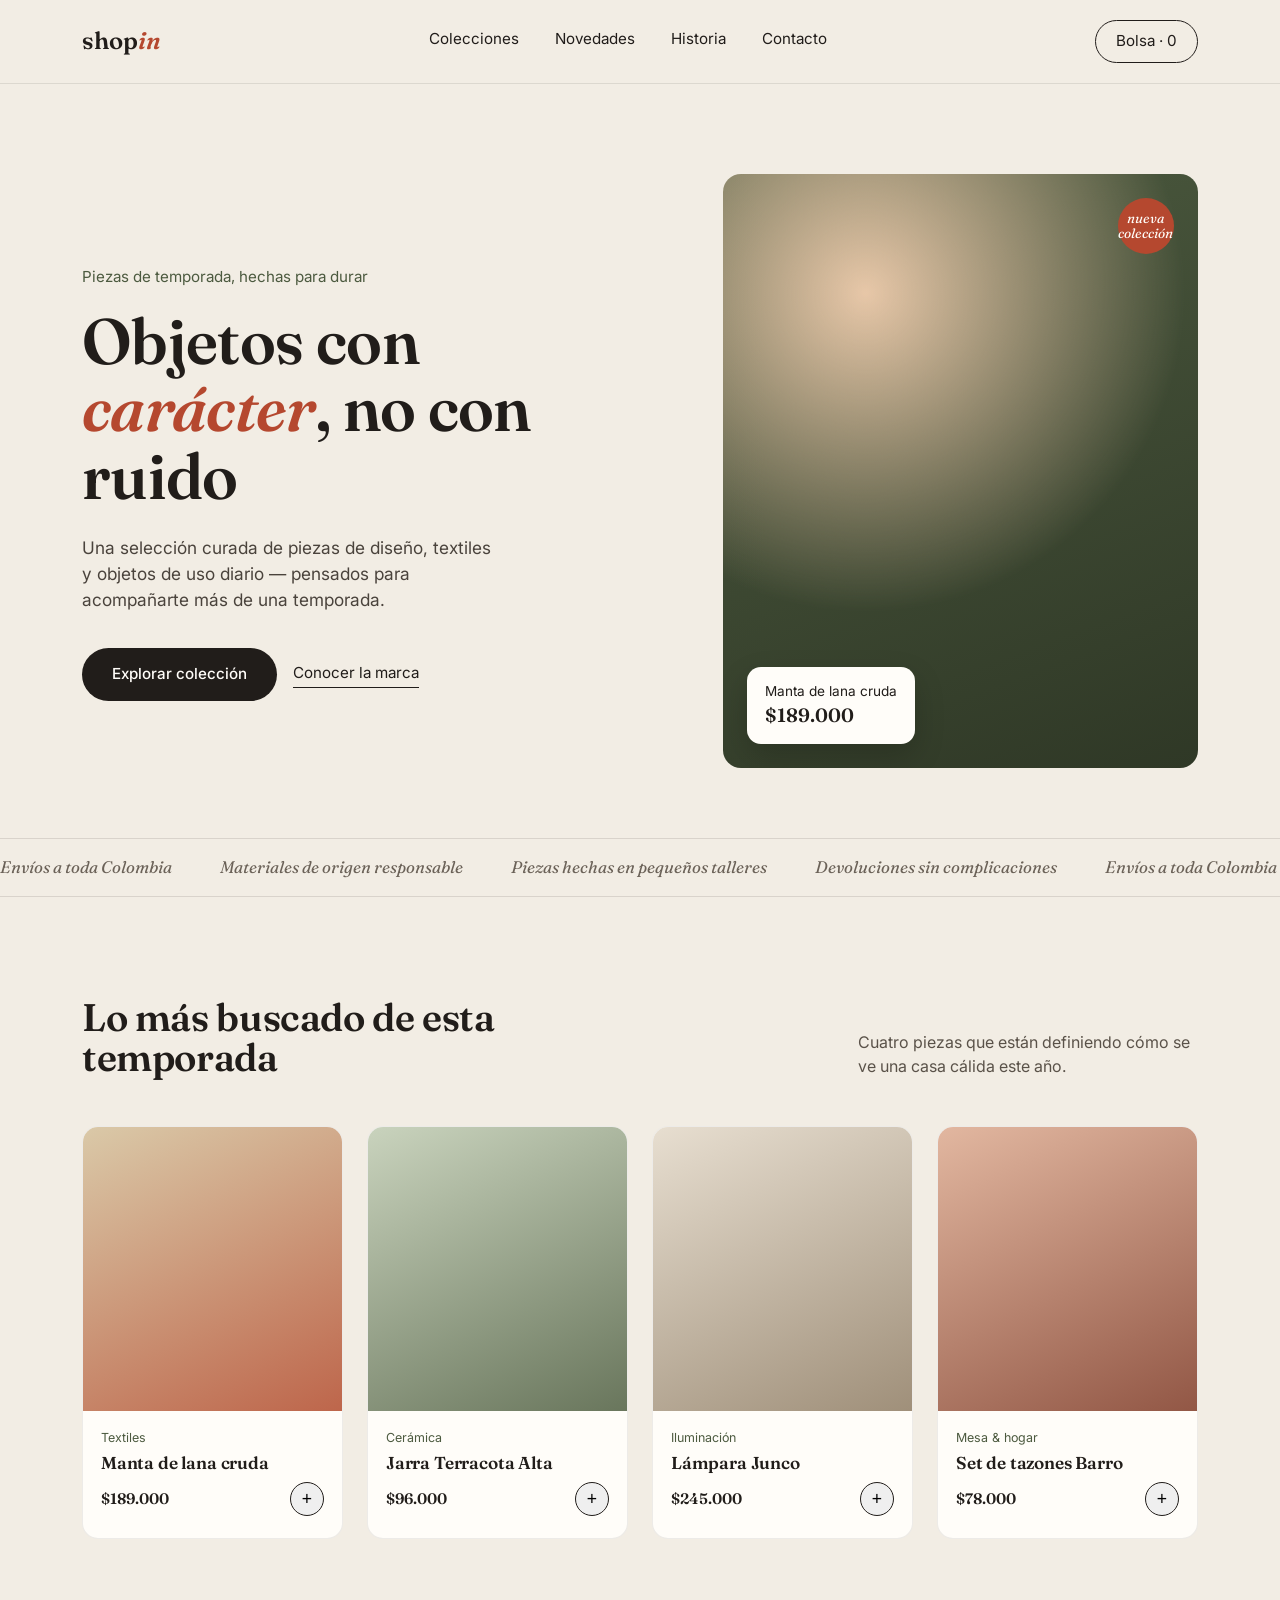
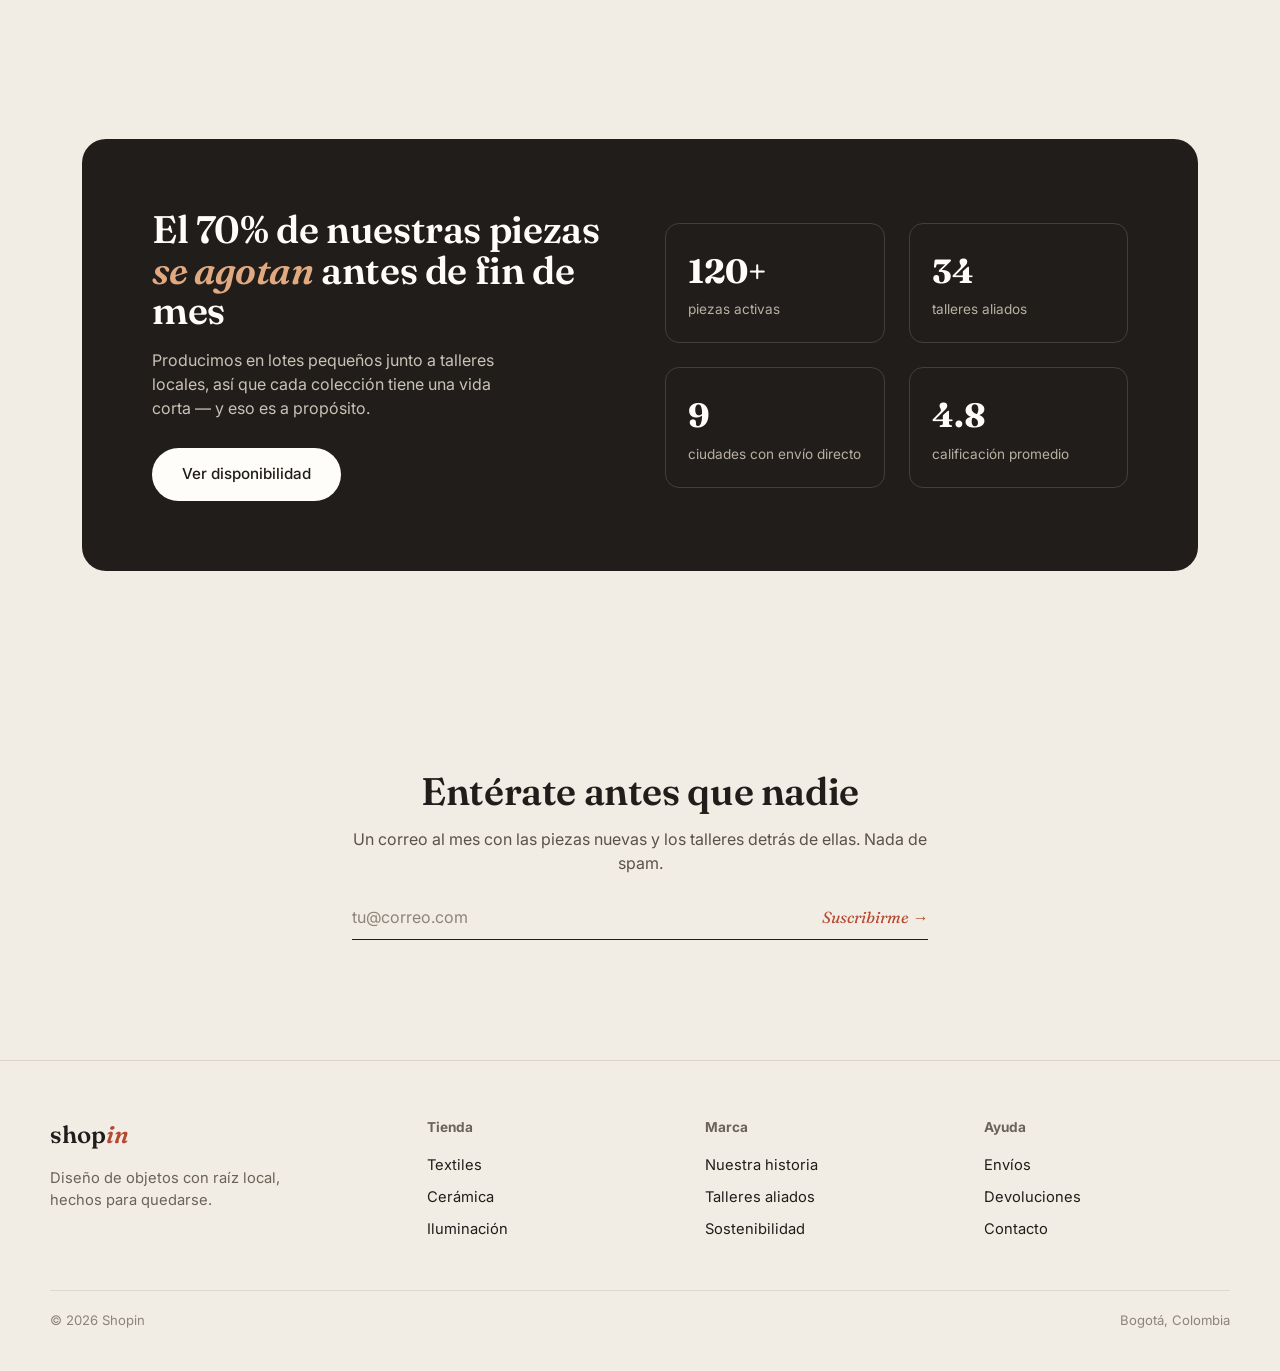
==== hola.html @ 5e983817 "Modificaciones" ====
<!DOCTYPE html>
<html lang="es">
<head>
<meta charset="UTF-8">
<meta name="viewport" content="width=device-width, initial-scale=1, viewport-fit=cover">
<title>Shopin — Objetos con carácter</title>
<link rel="preconnect" href="https://fonts.googleapis.com">
<link rel="preconnect" href="https://fonts.gstatic.com" crossorigin>
<link href="https://fonts.googleapis.com/css2?family=Fraunces:ital,opsz,wght@0,9..144,400;0,9..144,600;1,9..144,500&family=Inter:wght@400;500;600&display=swap" rel="stylesheet">

<style>
  :root{
    --ink:#211d1a;
    --paper:#f2ede4;
    --clay:#b5482f;
    --moss:#4c5a3f;
    --sand:#dcd0ba;
    --white:#fffdf9;
    box-sizing:border-box;
    padding-top: env(safe-area-inset-top, 0px);
    padding-bottom: env(safe-area-inset-bottom, 0px);
  }
  *{box-sizing:border-box; margin:0; padding:0;}
  html{scroll-behavior:smooth; scroll-padding-top: env(safe-area-inset-top,0px);}
  body{
    background:var(--paper);
    color:var(--ink);
    font-family:'Inter',sans-serif;
    line-height:1.5;
    -webkit-font-smoothing:antialiased;
  }
  img{max-width:100%; display:block;}
  a{color:inherit; text-decoration:none;}

  h1,h2,h3{
    font-family:'Fraunces',serif;
    font-weight:600;
    letter-spacing:-0.01em;
    line-height:1.05;
  }

  .wrap{
    max-width:1180px;
    margin:0 auto;
    padding:0 32px;
  }

  /* ---------- HEADER ---------- */
  header{
    position:sticky;
    top:0;
    top: env(safe-area-inset-top, 0px);
    z-index:50;
    background:rgba(242,237,228,0.92);
    backdrop-filter:blur(6px);
    border-bottom:1px solid rgba(33,29,26,0.1);
  }
  .nav{
    display:flex;
    align-items:center;
    justify-content:space-between;
    padding:20px 32px;
    max-width:1180px;
    margin:0 auto;
  }
  .logo{
    font-family:'Fraunces',serif;
    font-size:1.5rem;
    font-weight:600;
  }
  .logo span{color:var(--clay); font-style:italic;}
  .nav-links{
    display:flex;
    gap:36px;
    font-size:0.95rem;
  }
  .nav-links a{
    position:relative;
    padding-bottom:4px;
  }
  .nav-links a::after{
    content:"";
    position:absolute;
    left:0; bottom:0;
    width:0%;
    height:1px;
    background:var(--clay);
    transition:width .25s ease;
  }
  .nav-links a:hover::after{width:100%;}
  .nav-cta{
    display:flex;
    align-items:center;
    gap:20px;
    font-size:0.95rem;
  }
  .bag{
    border:1px solid var(--ink);
    border-radius:100px;
    padding:9px 20px;
    transition:background .2s ease, color .2s ease;
  }
  .bag:hover{background:var(--ink); color:var(--white);}
  .menu-toggle{display:none; background:none; border:none; font-size:1.6rem; cursor:pointer;}

  /* ---------- HERO ---------- */
  .hero{
    padding:90px 32px 70px;
    max-width:1180px;
    margin:0 auto;
    display:grid;
    grid-template-columns:1.1fr 0.9fr;
    gap:60px;
    align-items:center;
  }
  .hero-copy .eyebrow{
    font-size:0.95rem;
    color:var(--moss);
    margin-bottom:18px;
  }
  .hero-copy h1{
    font-size:clamp(2.6rem, 5vw, 4.1rem);
    max-width:11ch;
  }
  .hero-copy h1 em{
    font-style:italic;
    color:var(--clay);
  }
  .hero-copy p{
    margin-top:26px;
    max-width:38ch;
    font-size:1.08rem;
    color:#4a433c;
  }
  .hero-actions{
    margin-top:36px;
    display:flex;
    gap:16px;
    align-items:center;
    flex-wrap:wrap;
  }
  .btn-primary{
    background:var(--ink);
    color:var(--white);
    padding:15px 30px;
    border-radius:100px;
    font-size:0.95rem;
    font-weight:500;
    transition:transform .2s ease, background .2s ease;
    display:inline-block;
  }
  .btn-primary:hover{background:var(--clay); transform:translateY(-2px);}
  .btn-ghost{
    font-size:0.95rem;
    border-bottom:1px solid var(--ink);
    padding-bottom:2px;
  }

  .hero-visual{
    position:relative;
    aspect-ratio:4/5;
    border-radius:18px;
    overflow:hidden;
    background:
      radial-gradient(circle at 30% 20%, #e7c7a8 0%, transparent 55%),
      linear-gradient(160deg, var(--moss) 0%, #2f3826 100%);
  }
  .hero-visual .price-tag{
    position:absolute;
    bottom:24px;
    left:24px;
    background:var(--white);
    color:var(--ink);
    padding:14px 18px;
    border-radius:14px;
    font-size:0.85rem;
    box-shadow:0 12px 30px rgba(0,0,0,0.18);
  }
  .price-tag strong{
    display:block;
    font-family:'Fraunces',serif;
    font-size:1.2rem;
    font-weight:600;
  }
  .hero-visual .mark{
    position:absolute;
    top:24px;
    right:24px;
    width:56px; height:56px;
    border-radius:50%;
    background:var(--clay);
    color:var(--white);
    display:flex;
    align-items:center;
    justify-content:center;
    font-family:'Fraunces',serif;
    font-style:italic;
    font-size:0.85rem;
    text-align:center;
    line-height:1.1;
  }

  /* ---------- MARQUEE STRIP ---------- */
  .strip{
    border-top:1px solid rgba(33,29,26,0.12);
    border-bottom:1px solid rgba(33,29,26,0.12);
    overflow:hidden;
    padding:16px 0;
    white-space:nowrap;
  }
  .strip-track{
    display:inline-flex;
    gap:48px;
    animation:scroll 26s linear infinite;
    font-family:'Fraunces',serif;
    font-style:italic;
    font-size:1.05rem;
    color:#6b6258;
  }
  @keyframes scroll{
    from{transform:translateX(0);}
    to{transform:translateX(-50%);}
  }
  @media (prefers-reduced-motion: reduce){
    .strip-track{animation:none;}
  }

  /* ---------- COLLECTIONS ---------- */
  .section{
    padding:100px 32px;
    max-width:1180px;
    margin:0 auto;
  }
  .section-head{
    display:flex;
    justify-content:space-between;
    align-items:flex-end;
    gap:24px;
    margin-bottom:48px;
    flex-wrap:wrap;
  }
  .section-head h2{
    font-size:clamp(1.9rem, 3vw, 2.6rem);
    max-width:16ch;
  }
  .section-head p{
    max-width:34ch;
    color:#5a5249;
    font-size:1rem;
  }

  .grid-products{
    display:grid;
    grid-template-columns:repeat(4,1fr);
    gap:24px;
  }
  .card{
    background:var(--white);
    border-radius:16px;
    overflow:hidden;
    border:1px solid rgba(33,29,26,0.08);
    transition:transform .25s ease, box-shadow .25s ease;
  }
  .card:hover{
    transform:translateY(-4px);
    box-shadow:0 18px 34px rgba(33,29,26,0.12);
  }
  .card-img{
    aspect-ratio:1/1.1;
    background-size:cover;
    background-position:center;
  }
  .c1{background:linear-gradient(155deg,#dac9a8,#b5482f 130%);}
  .c2{background:linear-gradient(155deg,#c9d3bd,#4c5a3f 130%);}
  .c3{background:linear-gradient(155deg,#e7ded0,#8a7860 130%);}
  .c4{background:linear-gradient(155deg,#e2b7a0,#7a3a2a 130%);}

  .card-body{padding:18px 18px 22px;}
  .card-body .tag{font-size:0.78rem; color:var(--moss); margin-bottom:6px;}
  .card-body h3{font-size:1.08rem; font-weight:600; margin-bottom:6px;}
  .card-body .price{
    display:flex;
    justify-content:space-between;
    align-items:center;
    margin-top:10px;
    font-size:0.95rem;
  }
  .price .amount{font-family:'Fraunces',serif; font-weight:600;}
  .add-btn{
    width:34px; height:34px;
    border-radius:50%;
    border:1px solid var(--ink);
    display:flex;
    align-items:center;
    justify-content:center;
    font-size:1.1rem;
    transition:background .2s ease, color .2s ease;
  }
  .add-btn:hover{background:var(--ink); color:var(--white);}

  /* ---------- SPLIT PROMO ---------- */
  .promo{
    background:var(--ink);
    color:var(--paper);
    border-radius:24px;
    padding:70px;
    display:grid;
    grid-template-columns:1fr 1fr;
    gap:50px;
    align-items:center;
  }
  .promo h2{
    font-size:clamp(1.9rem,3vw,2.6rem);
    color:var(--white);
  }
  .promo h2 em{color:#e0a980; font-style:italic;}
  .promo p{margin-top:18px; color:#c9c2b6; max-width:38ch;}
  .promo .btn-primary{
    margin-top:28px;
    background:var(--white);
    color:var(--ink);
  }
  .promo .btn-primary:hover{background:var(--clay); color:var(--white);}
  .promo-stats{
    display:grid;
    grid-template-columns:1fr 1fr;
    gap:24px;
  }
  .stat{
    border:1px solid rgba(255,255,255,0.15);
    border-radius:14px;
    padding:22px;
  }
  .stat strong{
    font-family:'Fraunces',serif;
    font-size:2.1rem;
    display:block;
    color:var(--white);
  }
  .stat span{font-size:0.85rem; color:#b8b0a2;}

  /* ---------- NEWSLETTER ---------- */
  .newsletter{
    text-align:center;
    padding:100px 32px 120px;
    max-width:640px;
    margin:0 auto;
  }
  .newsletter h2{font-size:clamp(1.8rem,3vw,2.4rem);}
  .newsletter p{margin-top:16px; color:#5a5249;}
  .newsletter form{
    margin-top:32px;
    display:flex;
    border-bottom:1.5px solid var(--ink);
    padding-bottom:12px;
    gap:12px;
  }
  .newsletter input{
    flex:1;
    border:none;
    background:none;
    font-family:'Inter',sans-serif;
    font-size:1rem;
    color:var(--ink);
    outline:none;
  }
  .newsletter input::placeholder{color:#8c8478;}
  .newsletter button{
    background:none;
    border:none;
    font-family:'Fraunces',serif;
    font-style:italic;
    font-size:1rem;
    cursor:pointer;
    color:var(--clay);
  }

  /* ---------- FOOTER ---------- */
  footer{
    border-top:1px solid rgba(33,29,26,0.12);
    padding:56px 32px 40px;
  }
  .footer-grid{
    max-width:1180px;
    margin:0 auto;
    display:grid;
    grid-template-columns:1.4fr 1fr 1fr 1fr;
    gap:32px;
  }
  .footer-grid h4{
    font-size:0.85rem;
    margin-bottom:16px;
    color:#6b6258;
  }
  .footer-grid ul{list-style:none;}
  .footer-grid li{margin-bottom:10px; font-size:0.92rem;}
  .footer-grid li a:hover{color:var(--clay);}
  .footer-bottom{
    max-width:1180px;
    margin:40px auto 0;
    display:flex;
    justify-content:space-between;
    font-size:0.82rem;
    color:#8c8478;
    border-top:1px solid rgba(33,29,26,0.1);
    padding-top:20px;
    flex-wrap:wrap;
    gap:10px;
  }

  /* ---------- RESPONSIVE ---------- */
  @media (max-width:900px){
    .hero{grid-template-columns:1fr; padding-top:50px;}
    .grid-products{grid-template-columns:repeat(2,1fr);}
    .promo{grid-template-columns:1fr; padding:44px 28px;}
    .nav-links{display:none;}
    .menu-toggle{display:block;}
    .footer-grid{grid-template-columns:1fr 1fr;}
  }
  @media (max-width:520px){
    .grid-products{grid-template-columns:1fr 1fr; gap:14px;}
    .section{padding:64px 20px;}
    .hero{padding:40px 20px 50px;}
    .nav{padding:16px 20px;}
    .promo-stats{grid-template-columns:1fr;}
    .footer-grid{grid-template-columns:1fr;}
  }

  :focus-visible{
    outline:2px solid var(--clay);
    outline-offset:3px;
  }
</style>
</head>
<body>

<header>
  <nav class="nav">
    <div class="logo">shop<span>in</span></div>
    <div class="nav-links">
      <a href="#colecciones">Colecciones</a>
      <a href="#novedades">Novedades</a>
      <a href="#historia">Historia</a>
      <a href="#contacto">Contacto</a>
    </div>
    <div class="nav-cta">
      <a href="#" class="bag">Bolsa · 0</a>
    </div>
    <button class="menu-toggle" aria-label="Abrir menú">☰</button>
  </nav>
</header>

<section class="hero">
  <div class="hero-copy">
    <p class="eyebrow">Piezas de temporada, hechas para durar</p>
    <h1>Objetos con <em>carácter</em>, no con ruido</h1>
    <p>Una selección curada de piezas de diseño, textiles y objetos de uso diario — pensados para acompañarte más de una temporada.</p>
    <div class="hero-actions">
      <a href="#colecciones" class="btn-primary">Explorar colección</a>
      <a href="#historia" class="btn-ghost">Conocer la marca</a>
    </div>
  </div>
  <div class="hero-visual">
    <div class="mark">nueva<br>colección</div>
    <div class="price-tag">Manta de lana cruda<strong>$189.000</strong></div>
  </div>
</section>

<div class="strip">
  <div class="strip-track">
    <span>Envíos a toda Colombia</span>
    <span>Materiales de origen responsable</span>
    <span>Piezas hechas en pequeños talleres</span>
    <span>Devoluciones sin complicaciones</span>
    <span>Envíos a toda Colombia</span>
    <span>Materiales de origen responsable</span>
    <span>Piezas hechas en pequeños talleres</span>
    <span>Devoluciones sin complicaciones</span>
  </div>
</div>

<section class="section" id="colecciones">
  <div class="section-head">
    <h2>Lo más buscado de esta temporada</h2>
    <p>Cuatro piezas que están definiendo cómo se ve una casa cálida este año.</p>
  </div>
  <div class="grid-products">
    <article class="card">
      <div class="card-img c1"></div>
      <div class="card-body">
        <p class="tag">Textiles</p>
        <h3>Manta de lana cruda</h3>
        <div class="price">
          <span class="amount">$189.000</span>
          <button class="add-btn" aria-label="Agregar a la bolsa">+</button>
        </div>
      </div>
    </article>
    <article class="card">
      <div class="card-img c2"></div>
      <div class="card-body">
        <p class="tag">Cerámica</p>
        <h3>Jarra Terracota Alta</h3>
        <div class="price">
          <span class="amount">$96.000</span>
          <button class="add-btn" aria-label="Agregar a la bolsa">+</button>
        </div>
      </div>
    </article>
    <article class="card">
      <div class="card-img c3"></div>
      <div class="card-body">
        <p class="tag">Iluminación</p>
        <h3>Lámpara Junco</h3>
        <div class="price">
          <span class="amount">$245.000</span>
          <button class="add-btn" aria-label="Agregar a la bolsa">+</button>
        </div>
      </div>
    </article>
    <article class="card">
      <div class="card-img c4"></div>
      <div class="card-body">
        <p class="tag">Mesa &amp; hogar</p>
        <h3>Set de tazones Barro</h3>
        <div class="price">
          <span class="amount">$78.000</span>
          <button class="add-btn" aria-label="Agregar a la bolsa">+</button>
        </div>
      </div>
    </article>
  </div>
</section>

<section class="section" id="novedades">
  <div class="promo">
    <div>
      <h2>El 70% de nuestras piezas <em>se agotan</em> antes de fin de mes</h2>
      <p>Producimos en lotes pequeños junto a talleres locales, así que cada colección tiene una vida corta — y eso es a propósito.</p>
      <a href="#colecciones" class="btn-primary">Ver disponibilidad</a>
    </div>
    <div class="promo-stats">
      <div class="stat"><strong>120+</strong><span>piezas activas</span></div>
      <div class="stat"><strong>34</strong><span>talleres aliados</span></div>
      <div class="stat"><strong>9</strong><span>ciudades con envío directo</span></div>
      <div class="stat"><strong>4.8</strong><span>calificación promedio</span></div>
    </div>
  </div>
</section>

<section class="newsletter" id="historia">
  <h2>Entérate antes que nadie</h2>
  <p>Un correo al mes con las piezas nuevas y los talleres detrás de ellas. Nada de spam.</p>
  <form onsubmit="event.preventDefault(); this.querySelector('button').textContent='¡Listo!';">
    <input type="email" placeholder="tu@correo.com" required>
    <button type="submit">Suscribirme →</button>
  </form>
</section>

<footer id="contacto">
  <div class="footer-grid">
    <div>
      <div class="logo" style="margin-bottom:14px;">shop<span>in</span></div>
      <p style="color:#6b6258; font-size:0.92rem; max-width:28ch;">Diseño de objetos con raíz local, hechos para quedarse.</p>
    </div>
    <div>
      <h4>Tienda</h4>
      <ul>
        <li><a href="#">Textiles</a></li>
        <li><a href="#">Cerámica</a></li>
        <li><a href="#">Iluminación</a></li>
      </ul>
    </div>
    <div>
      <h4>Marca</h4>
      <ul>
        <li><a href="#">Nuestra historia</a></li>
        <li><a href="#">Talleres aliados</a></li>
        <li><a href="#">Sostenibilidad</a></li>
      </ul>
    </div>
    <div>
      <h4>Ayuda</h4>
      <ul>
        <li><a href="#">Envíos</a></li>
        <li><a href="#">Devoluciones</a></li>
        <li><a href="#">Contacto</a></li>
      </ul>
    </div>
  </div>
  <div class="footer-bottom">
    <span>© 2026 Shopin</span>
    <span>Bogotá, Colombia</span>
  </div>
</footer>

</body>
</html>
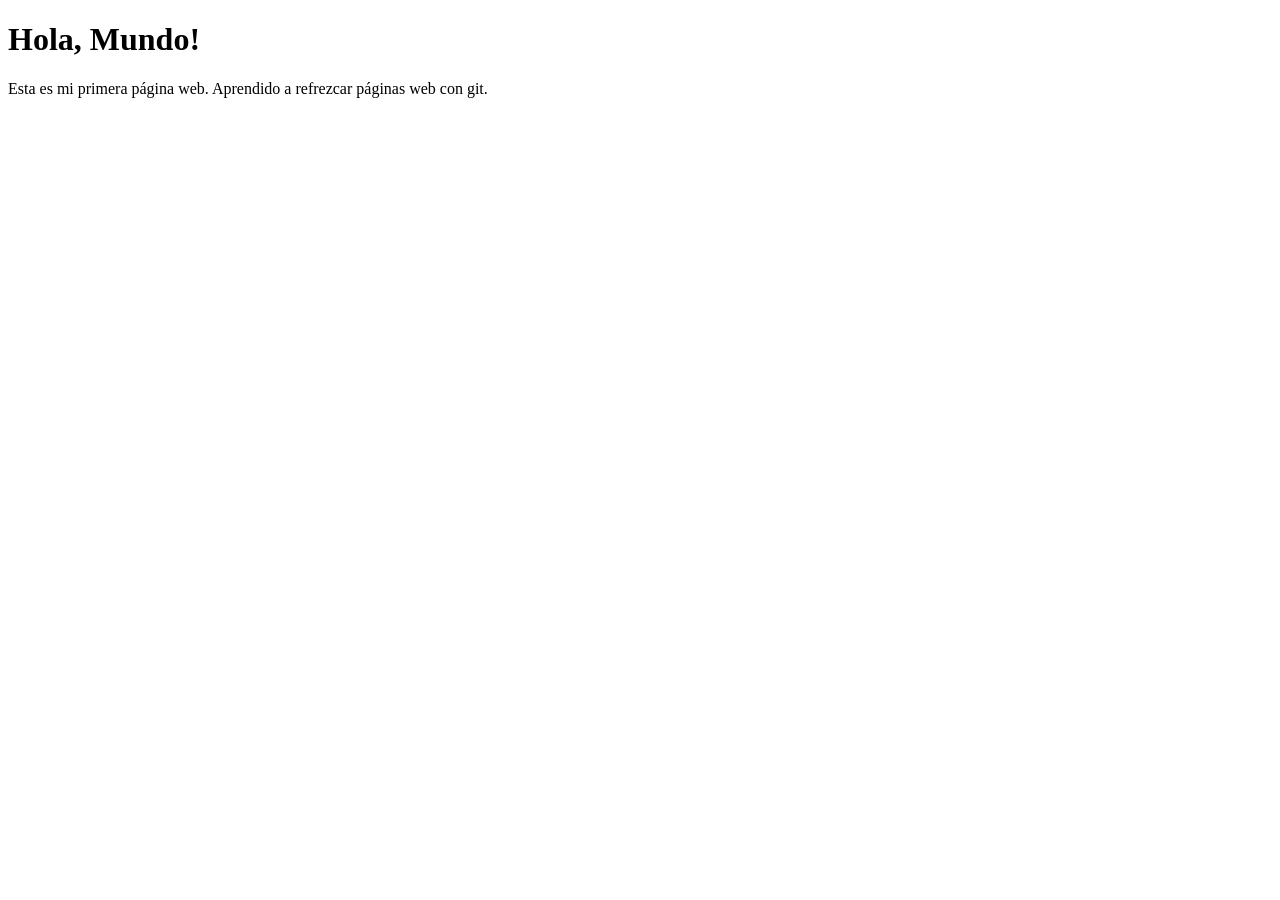
==== commit 38075361: "Aprendiendo" ====
--- a/hola.html
+++ b/hola.html
@@ -1,598 +1,12 @@
 <!DOCTYPE html>
-<html lang="es">
+<html lang="en">
 <head>
-<meta charset="UTF-8">
-<meta name="viewport" content="width=device-width, initial-scale=1, viewport-fit=cover">
-<title>Shopin — Objetos con carácter</title>
-<link rel="preconnect" href="https://fonts.googleapis.com">
-<link rel="preconnect" href="https://fonts.gstatic.com" crossorigin>
-<link href="https://fonts.googleapis.com/css2?family=Fraunces:ital,opsz,wght@0,9..144,400;0,9..144,600;1,9..144,500&family=Inter:wght@400;500;600&display=swap" rel="stylesheet">
-
-<style>
-  :root{
-    --ink:#211d1a;
-    --paper:#f2ede4;
-    --clay:#b5482f;
-    --moss:#4c5a3f;
-    --sand:#dcd0ba;
-    --white:#fffdf9;
-    box-sizing:border-box;
-    padding-top: env(safe-area-inset-top, 0px);
-    padding-bottom: env(safe-area-inset-bottom, 0px);
-  }
-  *{box-sizing:border-box; margin:0; padding:0;}
-  html{scroll-behavior:smooth; scroll-padding-top: env(safe-area-inset-top,0px);}
-  body{
-    background:var(--paper);
-    color:var(--ink);
-    font-family:'Inter',sans-serif;
-    line-height:1.5;
-    -webkit-font-smoothing:antialiased;
-  }
-  img{max-width:100%; display:block;}
-  a{color:inherit; text-decoration:none;}
-
-  h1,h2,h3{
-    font-family:'Fraunces',serif;
-    font-weight:600;
-    letter-spacing:-0.01em;
-    line-height:1.05;
-  }
-
-  .wrap{
-    max-width:1180px;
-    margin:0 auto;
-    padding:0 32px;
-  }
-
-  /* ---------- HEADER ---------- */
-  header{
-    position:sticky;
-    top:0;
-    top: env(safe-area-inset-top, 0px);
-    z-index:50;
-    background:rgba(242,237,228,0.92);
-    backdrop-filter:blur(6px);
-    border-bottom:1px solid rgba(33,29,26,0.1);
-  }
-  .nav{
-    display:flex;
-    align-items:center;
-    justify-content:space-between;
-    padding:20px 32px;
-    max-width:1180px;
-    margin:0 auto;
-  }
-  .logo{
-    font-family:'Fraunces',serif;
-    font-size:1.5rem;
-    font-weight:600;
-  }
-  .logo span{color:var(--clay); font-style:italic;}
-  .nav-links{
-    display:flex;
-    gap:36px;
-    font-size:0.95rem;
-  }
-  .nav-links a{
-    position:relative;
-    padding-bottom:4px;
-  }
-  .nav-links a::after{
-    content:"";
-    position:absolute;
-    left:0; bottom:0;
-    width:0%;
-    height:1px;
-    background:var(--clay);
-    transition:width .25s ease;
-  }
-  .nav-links a:hover::after{width:100%;}
-  .nav-cta{
-    display:flex;
-    align-items:center;
-    gap:20px;
-    font-size:0.95rem;
-  }
-  .bag{
-    border:1px solid var(--ink);
-    border-radius:100px;
-    padding:9px 20px;
-    transition:background .2s ease, color .2s ease;
-  }
-  .bag:hover{background:var(--ink); color:var(--white);}
-  .menu-toggle{display:none; background:none; border:none; font-size:1.6rem; cursor:pointer;}
-
-  /* ---------- HERO ---------- */
-  .hero{
-    padding:90px 32px 70px;
-    max-width:1180px;
-    margin:0 auto;
-    display:grid;
-    grid-template-columns:1.1fr 0.9fr;
-    gap:60px;
-    align-items:center;
-  }
-  .hero-copy .eyebrow{
-    font-size:0.95rem;
-    color:var(--moss);
-    margin-bottom:18px;
-  }
-  .hero-copy h1{
-    font-size:clamp(2.6rem, 5vw, 4.1rem);
-    max-width:11ch;
-  }
-  .hero-copy h1 em{
-    font-style:italic;
-    color:var(--clay);
-  }
-  .hero-copy p{
-    margin-top:26px;
-    max-width:38ch;
-    font-size:1.08rem;
-    color:#4a433c;
-  }
-  .hero-actions{
-    margin-top:36px;
-    display:flex;
-    gap:16px;
-    align-items:center;
-    flex-wrap:wrap;
-  }
-  .btn-primary{
-    background:var(--ink);
-    color:var(--white);
-    padding:15px 30px;
-    border-radius:100px;
-    font-size:0.95rem;
-    font-weight:500;
-    transition:transform .2s ease, background .2s ease;
-    display:inline-block;
-  }
-  .btn-primary:hover{background:var(--clay); transform:translateY(-2px);}
-  .btn-ghost{
-    font-size:0.95rem;
-    border-bottom:1px solid var(--ink);
-    padding-bottom:2px;
-  }
-
-  .hero-visual{
-    position:relative;
-    aspect-ratio:4/5;
-    border-radius:18px;
-    overflow:hidden;
-    background:
-      radial-gradient(circle at 30% 20%, #e7c7a8 0%, transparent 55%),
-      linear-gradient(160deg, var(--moss) 0%, #2f3826 100%);
-  }
-  .hero-visual .price-tag{
-    position:absolute;
-    bottom:24px;
-    left:24px;
-    background:var(--white);
-    color:var(--ink);
-    padding:14px 18px;
-    border-radius:14px;
-    font-size:0.85rem;
-    box-shadow:0 12px 30px rgba(0,0,0,0.18);
-  }
-  .price-tag strong{
-    display:block;
-    font-family:'Fraunces',serif;
-    font-size:1.2rem;
-    font-weight:600;
-  }
-  .hero-visual .mark{
-    position:absolute;
-    top:24px;
-    right:24px;
-    width:56px; height:56px;
-    border-radius:50%;
-    background:var(--clay);
-    color:var(--white);
-    display:flex;
-    align-items:center;
-    justify-content:center;
-    font-family:'Fraunces',serif;
-    font-style:italic;
-    font-size:0.85rem;
-    text-align:center;
-    line-height:1.1;
-  }
-
-  /* ---------- MARQUEE STRIP ---------- */
-  .strip{
-    border-top:1px solid rgba(33,29,26,0.12);
-    border-bottom:1px solid rgba(33,29,26,0.12);
-    overflow:hidden;
-    padding:16px 0;
-    white-space:nowrap;
-  }
-  .strip-track{
-    display:inline-flex;
-    gap:48px;
-    animation:scroll 26s linear infinite;
-    font-family:'Fraunces',serif;
-    font-style:italic;
-    font-size:1.05rem;
-    color:#6b6258;
-  }
-  @keyframes scroll{
-    from{transform:translateX(0);}
-    to{transform:translateX(-50%);}
-  }
-  @media (prefers-reduced-motion: reduce){
-    .strip-track{animation:none;}
-  }
-
-  /* ---------- COLLECTIONS ---------- */
-  .section{
-    padding:100px 32px;
-    max-width:1180px;
-    margin:0 auto;
-  }
-  .section-head{
-    display:flex;
-    justify-content:space-between;
-    align-items:flex-end;
-    gap:24px;
-    margin-bottom:48px;
-    flex-wrap:wrap;
-  }
-  .section-head h2{
-    font-size:clamp(1.9rem, 3vw, 2.6rem);
-    max-width:16ch;
-  }
-  .section-head p{
-    max-width:34ch;
-    color:#5a5249;
-    font-size:1rem;
-  }
-
-  .grid-products{
-    display:grid;
-    grid-template-columns:repeat(4,1fr);
-    gap:24px;
-  }
-  .card{
-    background:var(--white);
-    border-radius:16px;
-    overflow:hidden;
-    border:1px solid rgba(33,29,26,0.08);
-    transition:transform .25s ease, box-shadow .25s ease;
-  }
-  .card:hover{
-    transform:translateY(-4px);
-    box-shadow:0 18px 34px rgba(33,29,26,0.12);
-  }
-  .card-img{
-    aspect-ratio:1/1.1;
-    background-size:cover;
-    background-position:center;
-  }
-  .c1{background:linear-gradient(155deg,#dac9a8,#b5482f 130%);}
-  .c2{background:linear-gradient(155deg,#c9d3bd,#4c5a3f 130%);}
-  .c3{background:linear-gradient(155deg,#e7ded0,#8a7860 130%);}
-  .c4{background:linear-gradient(155deg,#e2b7a0,#7a3a2a 130%);}
-
-  .card-body{padding:18px 18px 22px;}
-  .card-body .tag{font-size:0.78rem; color:var(--moss); margin-bottom:6px;}
-  .card-body h3{font-size:1.08rem; font-weight:600; margin-bottom:6px;}
-  .card-body .price{
-    display:flex;
-    justify-content:space-between;
-    align-items:center;
-    margin-top:10px;
-    font-size:0.95rem;
-  }
-  .price .amount{font-family:'Fraunces',serif; font-weight:600;}
-  .add-btn{
-    width:34px; height:34px;
-    border-radius:50%;
-    border:1px solid var(--ink);
-    display:flex;
-    align-items:center;
-    justify-content:center;
-    font-size:1.1rem;
-    transition:background .2s ease, color .2s ease;
-  }
-  .add-btn:hover{background:var(--ink); color:var(--white);}
-
-  /* ---------- SPLIT PROMO ---------- */
-  .promo{
-    background:var(--ink);
-    color:var(--paper);
-    border-radius:24px;
-    padding:70px;
-    display:grid;
-    grid-template-columns:1fr 1fr;
-    gap:50px;
-    align-items:center;
-  }
-  .promo h2{
-    font-size:clamp(1.9rem,3vw,2.6rem);
-    color:var(--white);
-  }
-  .promo h2 em{color:#e0a980; font-style:italic;}
-  .promo p{margin-top:18px; color:#c9c2b6; max-width:38ch;}
-  .promo .btn-primary{
-    margin-top:28px;
-    background:var(--white);
-    color:var(--ink);
-  }
-  .promo .btn-primary:hover{background:var(--clay); color:var(--white);}
-  .promo-stats{
-    display:grid;
-    grid-template-columns:1fr 1fr;
-    gap:24px;
-  }
-  .stat{
-    border:1px solid rgba(255,255,255,0.15);
-    border-radius:14px;
-    padding:22px;
-  }
-  .stat strong{
-    font-family:'Fraunces',serif;
-    font-size:2.1rem;
-    display:block;
-    color:var(--white);
-  }
-  .stat span{font-size:0.85rem; color:#b8b0a2;}
-
-  /* ---------- NEWSLETTER ---------- */
-  .newsletter{
-    text-align:center;
-    padding:100px 32px 120px;
-    max-width:640px;
-    margin:0 auto;
-  }
-  .newsletter h2{font-size:clamp(1.8rem,3vw,2.4rem);}
-  .newsletter p{margin-top:16px; color:#5a5249;}
-  .newsletter form{
-    margin-top:32px;
-    display:flex;
-    border-bottom:1.5px solid var(--ink);
-    padding-bottom:12px;
-    gap:12px;
-  }
-  .newsletter input{
-    flex:1;
-    border:none;
-    background:none;
-    font-family:'Inter',sans-serif;
-    font-size:1rem;
-    color:var(--ink);
-    outline:none;
-  }
-  .newsletter input::placeholder{color:#8c8478;}
-  .newsletter button{
-    background:none;
-    border:none;
-    font-family:'Fraunces',serif;
-    font-style:italic;
-    font-size:1rem;
-    cursor:pointer;
-    color:var(--clay);
-  }
-
-  /* ---------- FOOTER ---------- */
-  footer{
-    border-top:1px solid rgba(33,29,26,0.12);
-    padding:56px 32px 40px;
-  }
-  .footer-grid{
-    max-width:1180px;
-    margin:0 auto;
-    display:grid;
-    grid-template-columns:1.4fr 1fr 1fr 1fr;
-    gap:32px;
-  }
-  .footer-grid h4{
-    font-size:0.85rem;
-    margin-bottom:16px;
-    color:#6b6258;
-  }
-  .footer-grid ul{list-style:none;}
-  .footer-grid li{margin-bottom:10px; font-size:0.92rem;}
-  .footer-grid li a:hover{color:var(--clay);}
-  .footer-bottom{
-    max-width:1180px;
-    margin:40px auto 0;
-    display:flex;
-    justify-content:space-between;
-    font-size:0.82rem;
-    color:#8c8478;
-    border-top:1px solid rgba(33,29,26,0.1);
-    padding-top:20px;
-    flex-wrap:wrap;
-    gap:10px;
-  }
-
-  /* ---------- RESPONSIVE ---------- */
-  @media (max-width:900px){
-    .hero{grid-template-columns:1fr; padding-top:50px;}
-    .grid-products{grid-template-columns:repeat(2,1fr);}
-    .promo{grid-template-columns:1fr; padding:44px 28px;}
-    .nav-links{display:none;}
-    .menu-toggle{display:block;}
-    .footer-grid{grid-template-columns:1fr 1fr;}
-  }
-  @media (max-width:520px){
-    .grid-products{grid-template-columns:1fr 1fr; gap:14px;}
-    .section{padding:64px 20px;}
-    .hero{padding:40px 20px 50px;}
-    .nav{padding:16px 20px;}
-    .promo-stats{grid-template-columns:1fr;}
-    .footer-grid{grid-template-columns:1fr;}
-  }
-
-  :focus-visible{
-    outline:2px solid var(--clay);
-    outline-offset:3px;
-  }
-</style>
+  <meta charset="UTF-8">
+  <meta name="viewport" content="width=device-width, initial-scale=1.0">
+  <title>Mi primera pagina</title>
 </head>
 <body>
-
-<header>
-  <nav class="nav">
-    <div class="logo">shop<span>in</span></div>
-    <div class="nav-links">
-      <a href="#colecciones">Colecciones</a>
-      <a href="#novedades">Novedades</a>
-      <a href="#historia">Historia</a>
-      <a href="#contacto">Contacto</a>
-    </div>
-    <div class="nav-cta">
-      <a href="#" class="bag">Bolsa · 0</a>
-    </div>
-    <button class="menu-toggle" aria-label="Abrir menú">☰</button>
-  </nav>
-</header>
-
-<section class="hero">
-  <div class="hero-copy">
-    <p class="eyebrow">Piezas de temporada, hechas para durar</p>
-    <h1>Objetos con <em>carácter</em>, no con ruido</h1>
-    <p>Una selección curada de piezas de diseño, textiles y objetos de uso diario — pensados para acompañarte más de una temporada.</p>
-    <div class="hero-actions">
-      <a href="#colecciones" class="btn-primary">Explorar colección</a>
-      <a href="#historia" class="btn-ghost">Conocer la marca</a>
-    </div>
-  </div>
-  <div class="hero-visual">
-    <div class="mark">nueva<br>colección</div>
-    <div class="price-tag">Manta de lana cruda<strong>$189.000</strong></div>
-  </div>
-</section>
-
-<div class="strip">
-  <div class="strip-track">
-    <span>Envíos a toda Colombia</span>
-    <span>Materiales de origen responsable</span>
-    <span>Piezas hechas en pequeños talleres</span>
-    <span>Devoluciones sin complicaciones</span>
-    <span>Envíos a toda Colombia</span>
-    <span>Materiales de origen responsable</span>
-    <span>Piezas hechas en pequeños talleres</span>
-    <span>Devoluciones sin complicaciones</span>
-  </div>
-</div>
-
-<section class="section" id="colecciones">
-  <div class="section-head">
-    <h2>Lo más buscado de esta temporada</h2>
-    <p>Cuatro piezas que están definiendo cómo se ve una casa cálida este año.</p>
-  </div>
-  <div class="grid-products">
-    <article class="card">
-      <div class="card-img c1"></div>
-      <div class="card-body">
-        <p class="tag">Textiles</p>
-        <h3>Manta de lana cruda</h3>
-        <div class="price">
-          <span class="amount">$189.000</span>
-          <button class="add-btn" aria-label="Agregar a la bolsa">+</button>
-        </div>
-      </div>
-    </article>
-    <article class="card">
-      <div class="card-img c2"></div>
-      <div class="card-body">
-        <p class="tag">Cerámica</p>
-        <h3>Jarra Terracota Alta</h3>
-        <div class="price">
-          <span class="amount">$96.000</span>
-          <button class="add-btn" aria-label="Agregar a la bolsa">+</button>
-        </div>
-      </div>
-    </article>
-    <article class="card">
-      <div class="card-img c3"></div>
-      <div class="card-body">
-        <p class="tag">Iluminación</p>
-        <h3>Lámpara Junco</h3>
-        <div class="price">
-          <span class="amount">$245.000</span>
-          <button class="add-btn" aria-label="Agregar a la bolsa">+</button>
-        </div>
-      </div>
-    </article>
-    <article class="card">
-      <div class="card-img c4"></div>
-      <div class="card-body">
-        <p class="tag">Mesa &amp; hogar</p>
-        <h3>Set de tazones Barro</h3>
-        <div class="price">
-          <span class="amount">$78.000</span>
-          <button class="add-btn" aria-label="Agregar a la bolsa">+</button>
-        </div>
-      </div>
-    </article>
-  </div>
-</section>
-
-<section class="section" id="novedades">
-  <div class="promo">
-    <div>
-      <h2>El 70% de nuestras piezas <em>se agotan</em> antes de fin de mes</h2>
-      <p>Producimos en lotes pequeños junto a talleres locales, así que cada colección tiene una vida corta — y eso es a propósito.</p>
-      <a href="#colecciones" class="btn-primary">Ver disponibilidad</a>
-    </div>
-    <div class="promo-stats">
-      <div class="stat"><strong>120+</strong><span>piezas activas</span></div>
-      <div class="stat"><strong>34</strong><span>talleres aliados</span></div>
-      <div class="stat"><strong>9</strong><span>ciudades con envío directo</span></div>
-      <div class="stat"><strong>4.8</strong><span>calificación promedio</span></div>
-    </div>
-  </div>
-</section>
-
-<section class="newsletter" id="historia">
-  <h2>Entérate antes que nadie</h2>
-  <p>Un correo al mes con las piezas nuevas y los talleres detrás de ellas. Nada de spam.</p>
-  <form onsubmit="event.preventDefault(); this.querySelector('button').textContent='¡Listo!';">
-    <input type="email" placeholder="tu@correo.com" required>
-    <button type="submit">Suscribirme →</button>
-  </form>
-</section>
-
-<footer id="contacto">
-  <div class="footer-grid">
-    <div>
-      <div class="logo" style="margin-bottom:14px;">shop<span>in</span></div>
-      <p style="color:#6b6258; font-size:0.92rem; max-width:28ch;">Diseño de objetos con raíz local, hechos para quedarse.</p>
-    </div>
-    <div>
-      <h4>Tienda</h4>
-      <ul>
-        <li><a href="#">Textiles</a></li>
-        <li><a href="#">Cerámica</a></li>
-        <li><a href="#">Iluminación</a></li>
-      </ul>
-    </div>
-    <div>
-      <h4>Marca</h4>
-      <ul>
-        <li><a href="#">Nuestra historia</a></li>
-        <li><a href="#">Talleres aliados</a></li>
-        <li><a href="#">Sostenibilidad</a></li>
-      </ul>
-    </div>
-    <div>
-      <h4>Ayuda</h4>
-      <ul>
-        <li><a href="#">Envíos</a></li>
-        <li><a href="#">Devoluciones</a></li>
-        <li><a href="#">Contacto</a></li>
-      </ul>
-    </div>
-  </div>
-  <div class="footer-bottom">
-    <span>© 2026 Shopin</span>
-    <span>Bogotá, Colombia</span>
-  </div>
-</footer>
-
+  <h1>Hola, Mundo!</h1>
+  <p>Esta es mi primera página web. Aprendido a refrezcar páginas web con git.</p>
 </body>
-</html>
+</html>
